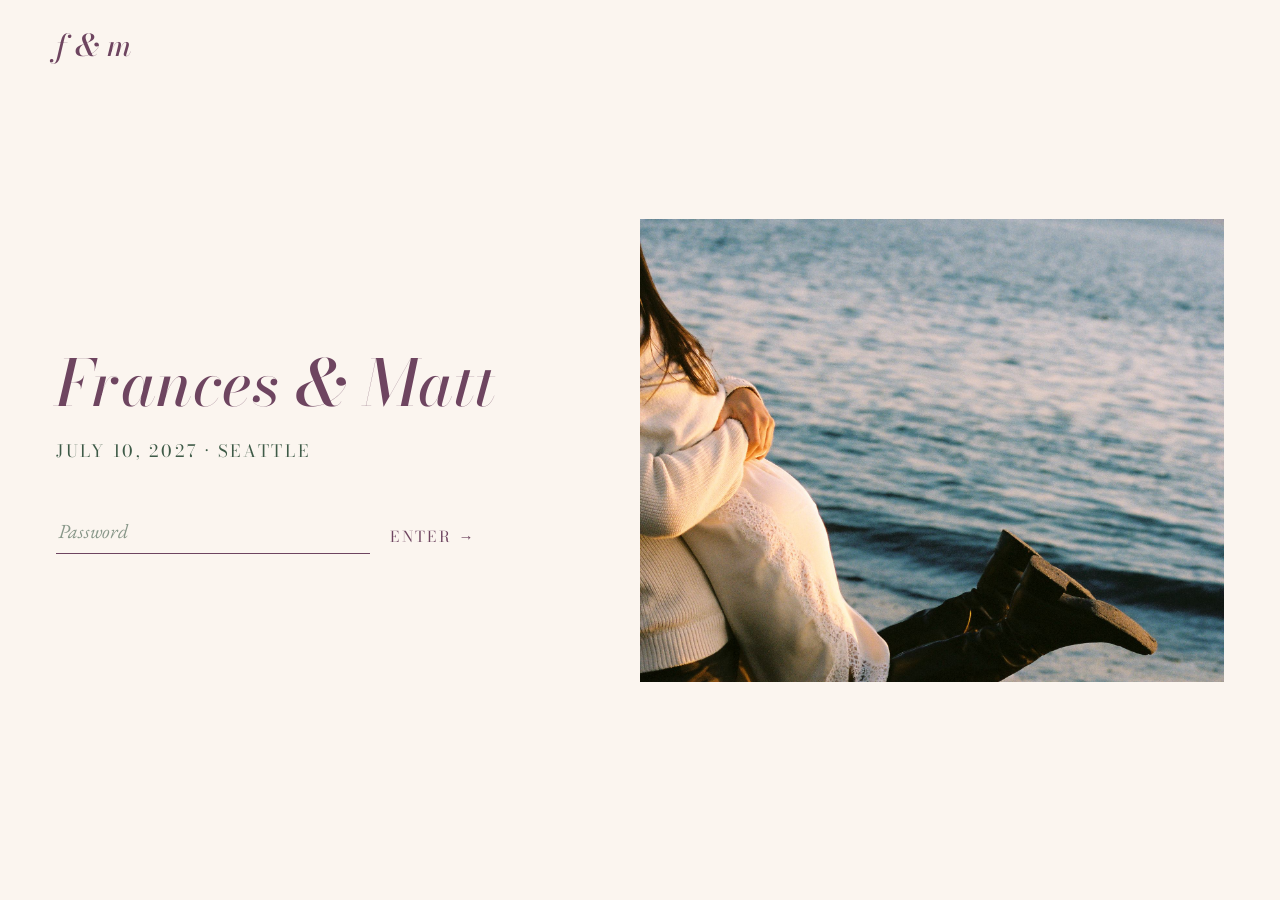
==== faq.html @ 879ce138 "Revert "Password page: full beach lift photo with retouched skirt shadow" This reverts commit e22d17" ====
<!doctype html>
<html lang="en">
<head>
  <meta charset="utf-8">
  <meta name="viewport" content="width=device-width, initial-scale=1">
  <title>FAQ · Frances &amp; Matt</title>
  <link rel="preconnect" href="https://fonts.googleapis.com">
  <link rel="preconnect" href="https://fonts.gstatic.com" crossorigin>
  <link href="https://fonts.googleapis.com/css2?family=Bodoni+Moda:ital,opsz,wght@0,6..96,400;0,6..96,500;1,6..96,500&family=Inter:wght@400&family=EB+Garamond:ital,wght@0,400;0,600;1,400&display=swap" rel="stylesheet">
  <link rel="stylesheet" href="style.css?v=35">
  <script src="gate.js?v=33"></script>
</head>
<body class="page">
  <header class="page-hero title-sky" style="background-image: url('images/road-pink.jpg'); background-position: center 60%">
    <nav class="nav">
      <a class="logo" href="index.html" aria-label="Frances and Matt, home">f &amp; m</a>
      <a href="index.html">Home</a>
      <a href="schedule.html">Schedule</a>
      <a href="travel.html">Travel</a>
      <a href="faq.html" aria-current="page">FAQ</a>
    </nav>
    <h1>FAQ</h1>
  </header>
  <main>
    <dl class="qa">
      <dt>Where should I stay?</dt>
      <dd>Downtown is convenient, but we also love North Seattle, where we live near Green Lake. Fremont, Ballard and Wallingford are all great neighborhoods to stay in. We don’t have a hotel block, so book whatever works best for you.</dd>
      <dt>How do I RSVP?</dt>
      <dd>The official RSVP will come with your invitation. For now, please <a href="https://docs.google.com/forms/d/e/1FAIpQLSeEMbsp-jNgenhs4YzjCdNWeoz7hKXOo0NFP6TZYEq90Qf69w/viewform" target="_blank" rel="noopener">share your details</a> so we can send it.</dd>
      <dt>What should I wear?</dt>
      <dd>Formal attire but we will share more details soon.</dd>
      <dt>Is there parking?</dt>
      <dd>Parking at the venue is limited, so we encourage rideshare or public transit. See <a href="travel.html">Travel</a> for directions.</dd>
      <dt>Can I bring a guest?</dt>
      <dd>We’re having a very small wedding, so plus-ones are limited. Everyone invited will be named on your invitation.</dd>
      <dt>Do you have a registry?</dt>
      <dd>Coming soon.</dd>
      <dt>What about dietary restrictions?</dt>
      <dd>We’ll ask when you RSVP so there’s something delicious for everyone.</dd>
    </dl>
    <p class="tbd">Look out for more info soon. We can’t wait to see you!</p>
  </main>
</body>
</html>
---- style.css ----
:root {
  --cream: #fbf5ef;
  --green: #3e5a47;
  --blush: #efdfe3;
  --orange: #e2733a;
  --plum: #6e4560;
  --serif: "Bodoni Moda", Georgia, serif;
  --sans: "Inter", system-ui, sans-serif;
  --body: "EB Garamond", Georgia, serif;
  --display: "Bodoni Moda", Georgia, serif;
}

* { box-sizing: border-box; }
html, body { margin: 0; }
body {
  background: var(--cream);
  color: var(--green);
  font-family: var(--body);
  font-size: 20px;
  line-height: 1.6;
}
a { color: inherit; }

/* Nav */
.nav {
  position: absolute;
  top: 0;
  left: 0;
  right: 0;
  z-index: 10;
  display: flex;
  align-items: center;
  justify-content: flex-end;
  gap: 36px;
  padding: 30px 48px;
}
.nav a {
  font-family: var(--display);
  font-size: 16px;
  font-weight: 400;
  text-transform: uppercase;
  letter-spacing: 0.16em;
  color: #fff;
  text-decoration: none;
  padding-bottom: 2px;
  border-bottom: 2px solid transparent;
}
.nav a:hover, .nav a[aria-current="page"] { border-bottom-color: #fff; }
.nav .logo { margin-right: auto; font-family: var(--serif); font-style: italic; font-weight: 500; font-size: 30px; text-transform: none; letter-spacing: 0; line-height: 1; border: 0; }
.hero::before, .page-hero::before { content: ""; position: absolute; left: 0; right: 0; top: 0; height: 160px; background: linear-gradient(rgba(0, 0, 0, 0.28), rgba(0, 0, 0, 0)); pointer-events: none; z-index: 1; }
.page-cta { text-align: center; margin: 0 auto 72px; padding: 0 16px; }
.page-cta a { color: var(--plum); }

/* Hero */
.hero {
  position: relative;
  height: 100vh;
  min-height: 560px;
  background: url("images/hero-field.jpg") center 38% / cover no-repeat;
  border-bottom: 10px solid var(--blush);
}
.hero::after { content: ""; position: absolute; left: 0; right: 0; bottom: 0; height: 45%; background: linear-gradient(rgba(0, 0, 0, 0), rgba(0, 0, 0, 0.35)); pointer-events: none; }
.hero-text { position: absolute; left: 48px; bottom: 48px; z-index: 2; color: #fff; }
.hero-date { font-family: var(--display); font-weight: 400; text-transform: uppercase; letter-spacing: 0.14em; font-size: 44px; line-height: 1.15; margin: 0; }
.hero-place { font-family: var(--display); text-transform: uppercase; letter-spacing: 0.16em; font-size: 18px; margin: 12px 0 0; }

/* Details */
.details {
  text-align: center;
  padding: 72px 48px 80px;
  background: var(--cream);
  color: var(--green);
}
.date { font-family: var(--display); font-size: 48px; line-height: 1.3; margin: 0; font-weight: 400; text-transform: uppercase; letter-spacing: 0.14em; }
.place { font-family: var(--display); font-size: 21px; margin: 16px 0 0; font-weight: 400; text-transform: uppercase; letter-spacing: 0.14em; }
.letusknow { max-width: 720px; margin: 72px auto 0; padding: 40px 0; border-top: 1px solid rgba(62, 90, 71, 0.25); border-bottom: 1px solid rgba(62, 90, 71, 0.25); }
.letusknow h2 { font-family: var(--display); font-weight: 400; font-size: 32px; margin: 0 0 12px; }
.letusknow p { margin: 18px 0 0; }
.button { display: inline-block; font-family: var(--display); font-size: 15px; text-transform: uppercase; letter-spacing: 0.14em; padding: 12px 32px; border: 1px solid var(--plum); background: transparent; color: var(--plum); text-decoration: none; transition: background .2s, color .2s; }
.button:hover { background: var(--plum); color: #fff; }
.weekend { font-size: 21px; margin: 24px 0 0; }
.welcome { font-size: 24px; margin: 100px auto 0; max-width: 900px; }

/* Inner pages */
.page main { max-width: 1240px; margin: 0 auto; padding: 80px 48px; text-align: center; }
.page h1 { font-size: 52px; font-weight: 400; margin: 0 0 24px; }
.page main:has(.gallery) { max-width: 1200px; }
.gallery { columns: 3 300px; column-gap: 16px; }
.gallery img { width: 100%; display: block; margin-bottom: 16px; break-inside: avoid; }

.page h2 { font-family: var(--display); font-weight: 400; font-size: 26px; text-transform: uppercase; letter-spacing: 0.14em; margin: 40px 0 8px; }
.page main p { margin: 8px 0; }
.page main strong { font-weight: 600; }
.days { max-width: 1200px; margin: 0 auto; }
.lede { font-size: 22px; margin-bottom: 40px !important; }
.tbd { opacity: 0.7; font-style: italic; }
.days { display: grid; grid-template-columns: repeat(3, 1fr); gap: 48px; }
.days h2 { margin-top: 0; }
.qa { max-width: 1000px; margin: 0 auto 40px; text-align: left; }
.qa dt { font-family: var(--display); font-size: 23px; padding-top: 28px; }
.qa dd { margin: 8px 0 0; padding-bottom: 28px; border-bottom: 1px solid rgba(63, 98, 72, 0.2); }

/* Scattered photos */
.page-hero {
  position: relative;
  height: 72vh;
  min-height: 480px;
  background-size: cover;
  background-repeat: no-repeat;
  background-position: center;
  display: flex;
  align-items: flex-end;
  justify-content: center;
  border-bottom: 10px solid var(--blush);
}
.page-hero h1 {
  color: #fff;
  font-family: var(--display);
  font-weight: 400;
  text-transform: uppercase;
  letter-spacing: 0.16em;
  font-size: 68px;
  margin: 0 0 56px;
  position: relative;
  z-index: 1;
}
.page-hero::after { content: ""; position: absolute; left: 0; right: 0; bottom: 0; height: 45%; background: linear-gradient(to bottom, rgba(0, 0, 0, 0), rgba(0, 0, 0, 0.28)); pointer-events: none; }
.page-hero.title-sky::after { display: none; }
.page-hero.title-sky { align-items: center; }
.page-hero.title-sky h1 { margin: 0 0 12vh; color: var(--plum); }
.portrait { display: block; width: 100%; max-width: 440px; margin: 48px auto 0; transform: rotate(-1.5deg); }
.home-wide { display: block; width: 100%; max-width: 1400px; margin: 120px auto 0; }
.trio { display: grid; grid-template-columns: repeat(3, 1fr); gap: 28px; max-width: 1400px; margin: 120px auto 0; align-items: start; }
.trio img { width: 100%; aspect-ratio: 3 / 4; object-fit: cover; }
.trio img:nth-child(2) { margin-top: 0; }
.page-trio { margin: 0 auto 64px; padding: 0 48px; }

footer { display: none; }

@media (max-width: 700px) {
  .page main { padding: 64px 16px; }
  .page-trio { padding: 0 16px; }
  .details { padding: 48px 16px 64px; }
  body { font-size: 19px; }
  .page h2 { font-size: 20px; }
  .letusknow h2 { font-size: 26px; }
  .button { font-size: 14px; }
  .lede { font-size: 20px; }
  .weekend { font-size: 19px; }
  .nav { gap: 12px; padding: 18px 18px; }
  .nav a { font-size: 11px; letter-spacing: 0.1em; }
  .nav .logo { font-size: 22px; }
  .hero-text { left: 20px; right: 20px; bottom: 28px; }
  .hero-date { font-size: 20px; letter-spacing: 0.08em; }
  .hero-place { font-size: 12px; margin-top: 8px; }
  .date { font-size: 21px; letter-spacing: 0.1em; }
  .place { font-size: 15px; }
  .welcome { font-size: 20px; margin-top: 80px; }
  .page h1 { font-size: 38px; }
  .page-hero { height: 62vh; min-height: 420px; }
  .days { grid-template-columns: 1fr; gap: 8px; }
  .qa dt { font-size: 20px; }
  .page-hero h1 { font-size: 34px; margin-bottom: 36px; }
  .home-wide { margin-top: 64px; }
  .trio { grid-template-columns: 1fr 1fr; gap: 12px; margin-top: 64px; }
  .trio img:nth-child(2) { margin-top: 0; }
  .trio img:nth-child(3) { grid-column: 1 / -1; aspect-ratio: 4 / 3; object-position: center 40%; }
}

/* Password gate */
.locked body > *:not(.gate) { display: none !important; }
.gate { position: fixed; inset: 0; z-index: 100; display: grid; grid-template-columns: 1fr 1fr; background: var(--cream); }
.gate-text { display: flex; flex-direction: column; padding: 30px 56px 56px; }
.gate-logo { font-family: var(--serif); font-style: italic; font-weight: 500; font-size: 30px; color: var(--plum); margin: 0; line-height: 1; }
.gate-main { margin: auto 0; }
.gate-names { font-family: var(--serif); font-style: italic; font-weight: 500; font-size: 64px; line-height: 1.05; color: var(--plum); margin: 0; }
.gate-date { font-family: var(--display); text-transform: uppercase; letter-spacing: 0.16em; font-size: 17px; color: var(--green); margin: 20px 0 44px; }
.gate-form { display: flex; align-items: flex-end; gap: 20px; max-width: 420px; }
.gate-label { position: absolute; width: 1px; height: 1px; overflow: hidden; clip: rect(0 0 0 0); }
.gate-form input { flex: 1; min-width: 0; font: inherit; font-size: 20px; background: transparent; border: 0; border-bottom: 1px solid var(--plum); border-radius: 0; color: var(--green); padding: 6px 2px; outline: none; }
.gate-form input::placeholder { color: var(--green); opacity: 0.6; font-style: italic; }
.gate-form button { font-family: var(--display); text-transform: uppercase; letter-spacing: 0.16em; font-size: 15px; white-space: nowrap; background: none; border: 0; color: var(--plum); padding: 6px 0; cursor: pointer; }
.gate-err { color: #b3402a; margin: 14px 0 0; font-size: 16px; }
.gate-photo { background: url("images/beach-lift-bodies.jpg") center / contain no-repeat; margin: 56px 56px 56px 0; }
@media (max-width: 700px) {
  .gate { grid-template-columns: 1fr; grid-template-rows: 46vh 1fr; }
  .gate-photo { grid-row: 1; margin: 0; background-size: cover; background-position: 62% center; }
  .gate-text { grid-row: 2; padding: 28px 20px; }
  .gate-logo { display: none; }
  .gate-names { font-size: 40px; }
  .gate-date { font-size: 13px; margin: 12px 0 28px; }
}
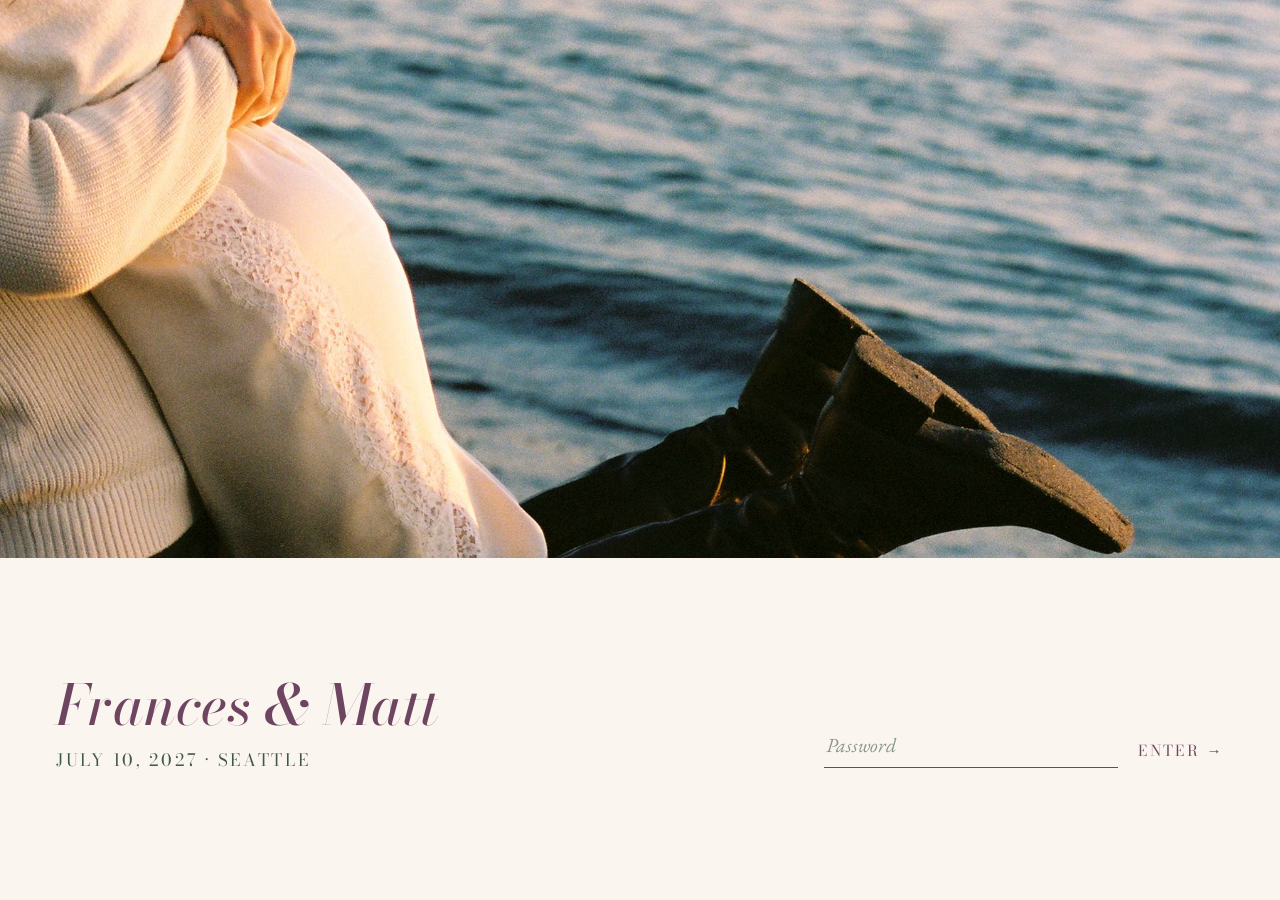
==== commit 60b490b1: "Password page: wide photo on top, names and password underneath Co-Authored-By: Claude Opus 5.5 <nor" ====
--- a/faq.html
+++ b/faq.html
@@ -7,8 +7,8 @@
   <link rel="preconnect" href="https://fonts.googleapis.com">
   <link rel="preconnect" href="https://fonts.gstatic.com" crossorigin>
   <link href="https://fonts.googleapis.com/css2?family=Bodoni+Moda:ital,opsz,wght@0,6..96,400;0,6..96,500;1,6..96,500&family=Inter:wght@400&family=EB+Garamond:ital,wght@0,400;0,600;1,400&display=swap" rel="stylesheet">
-  <link rel="stylesheet" href="style.css?v=35">
-  <script src="gate.js?v=33"></script>
+  <link rel="stylesheet" href="style.css?v=38">
+  <script src="gate.js?v=37"></script>
 </head>
 <body class="page">
   <header class="page-hero title-sky" style="background-image: url('images/road-pink.jpg'); background-position: center 60%">
--- a/style.css
+++ b/style.css
@@ -169,24 +169,25 @@
 
 /* Password gate */
 .locked body > *:not(.gate) { display: none !important; }
-.gate { position: fixed; inset: 0; z-index: 100; display: grid; grid-template-columns: 1fr 1fr; background: var(--cream); }
-.gate-text { display: flex; flex-direction: column; padding: 30px 56px 56px; }
-.gate-logo { font-family: var(--serif); font-style: italic; font-weight: 500; font-size: 30px; color: var(--plum); margin: 0; line-height: 1; }
-.gate-main { margin: auto 0; }
-.gate-names { font-family: var(--serif); font-style: italic; font-weight: 500; font-size: 64px; line-height: 1.05; color: var(--plum); margin: 0; }
-.gate-date { font-family: var(--display); text-transform: uppercase; letter-spacing: 0.16em; font-size: 17px; color: var(--green); margin: 20px 0 44px; }
-.gate-form { display: flex; align-items: flex-end; gap: 20px; max-width: 420px; }
+.gate { position: fixed; inset: 0; z-index: 100; display: grid; grid-template-rows: 62vh 1fr; background: var(--cream); }
+.gate-photo { background: url("images/beach-lift-bodies.jpg") center 88% / cover no-repeat; }
+.gate-text { display: flex; align-items: center; padding: 28px 56px 36px; }
+.gate-logo { display: none; }
+.gate-main { flex: 1; display: flex; align-items: flex-end; justify-content: space-between; gap: 40px; }
+.gate-names { font-family: var(--serif); font-style: italic; font-weight: 500; font-size: 56px; line-height: 1.05; color: var(--plum); margin: 0; }
+.gate-date { font-family: var(--display); text-transform: uppercase; letter-spacing: 0.16em; font-size: 17px; color: var(--green); margin: 12px 0 0; }
+.gate-form { display: flex; align-items: flex-end; gap: 20px; width: 400px; max-width: 100%; margin-bottom: 6px; }
 .gate-label { position: absolute; width: 1px; height: 1px; overflow: hidden; clip: rect(0 0 0 0); }
 .gate-form input { flex: 1; min-width: 0; font: inherit; font-size: 20px; background: transparent; border: 0; border-bottom: 1px solid var(--plum); border-radius: 0; color: var(--green); padding: 6px 2px; outline: none; }
 .gate-form input::placeholder { color: var(--green); opacity: 0.6; font-style: italic; }
 .gate-form button { font-family: var(--display); text-transform: uppercase; letter-spacing: 0.16em; font-size: 15px; white-space: nowrap; background: none; border: 0; color: var(--plum); padding: 6px 0; cursor: pointer; }
-.gate-err { color: #b3402a; margin: 14px 0 0; font-size: 16px; }
-.gate-photo { background: url("images/beach-lift-bodies.jpg") center / contain no-repeat; margin: 56px 56px 56px 0; }
+.gate-err { color: #b3402a; margin: 10px 0 0; font-size: 16px; }
 @media (max-width: 700px) {
-  .gate { grid-template-columns: 1fr; grid-template-rows: 46vh 1fr; }
-  .gate-photo { grid-row: 1; margin: 0; background-size: cover; background-position: 62% center; }
-  .gate-text { grid-row: 2; padding: 28px 20px; }
-  .gate-logo { display: none; }
+  .gate { grid-template-rows: 46vh 1fr; }
+  .gate-photo { background-position: 60% center; }
+  .gate-text { align-items: center; padding: 28px 20px; }
+  .gate-main { display: block; }
   .gate-names { font-size: 40px; }
   .gate-date { font-size: 13px; margin: 12px 0 28px; }
+  .gate-form { width: 100%; }
 }
